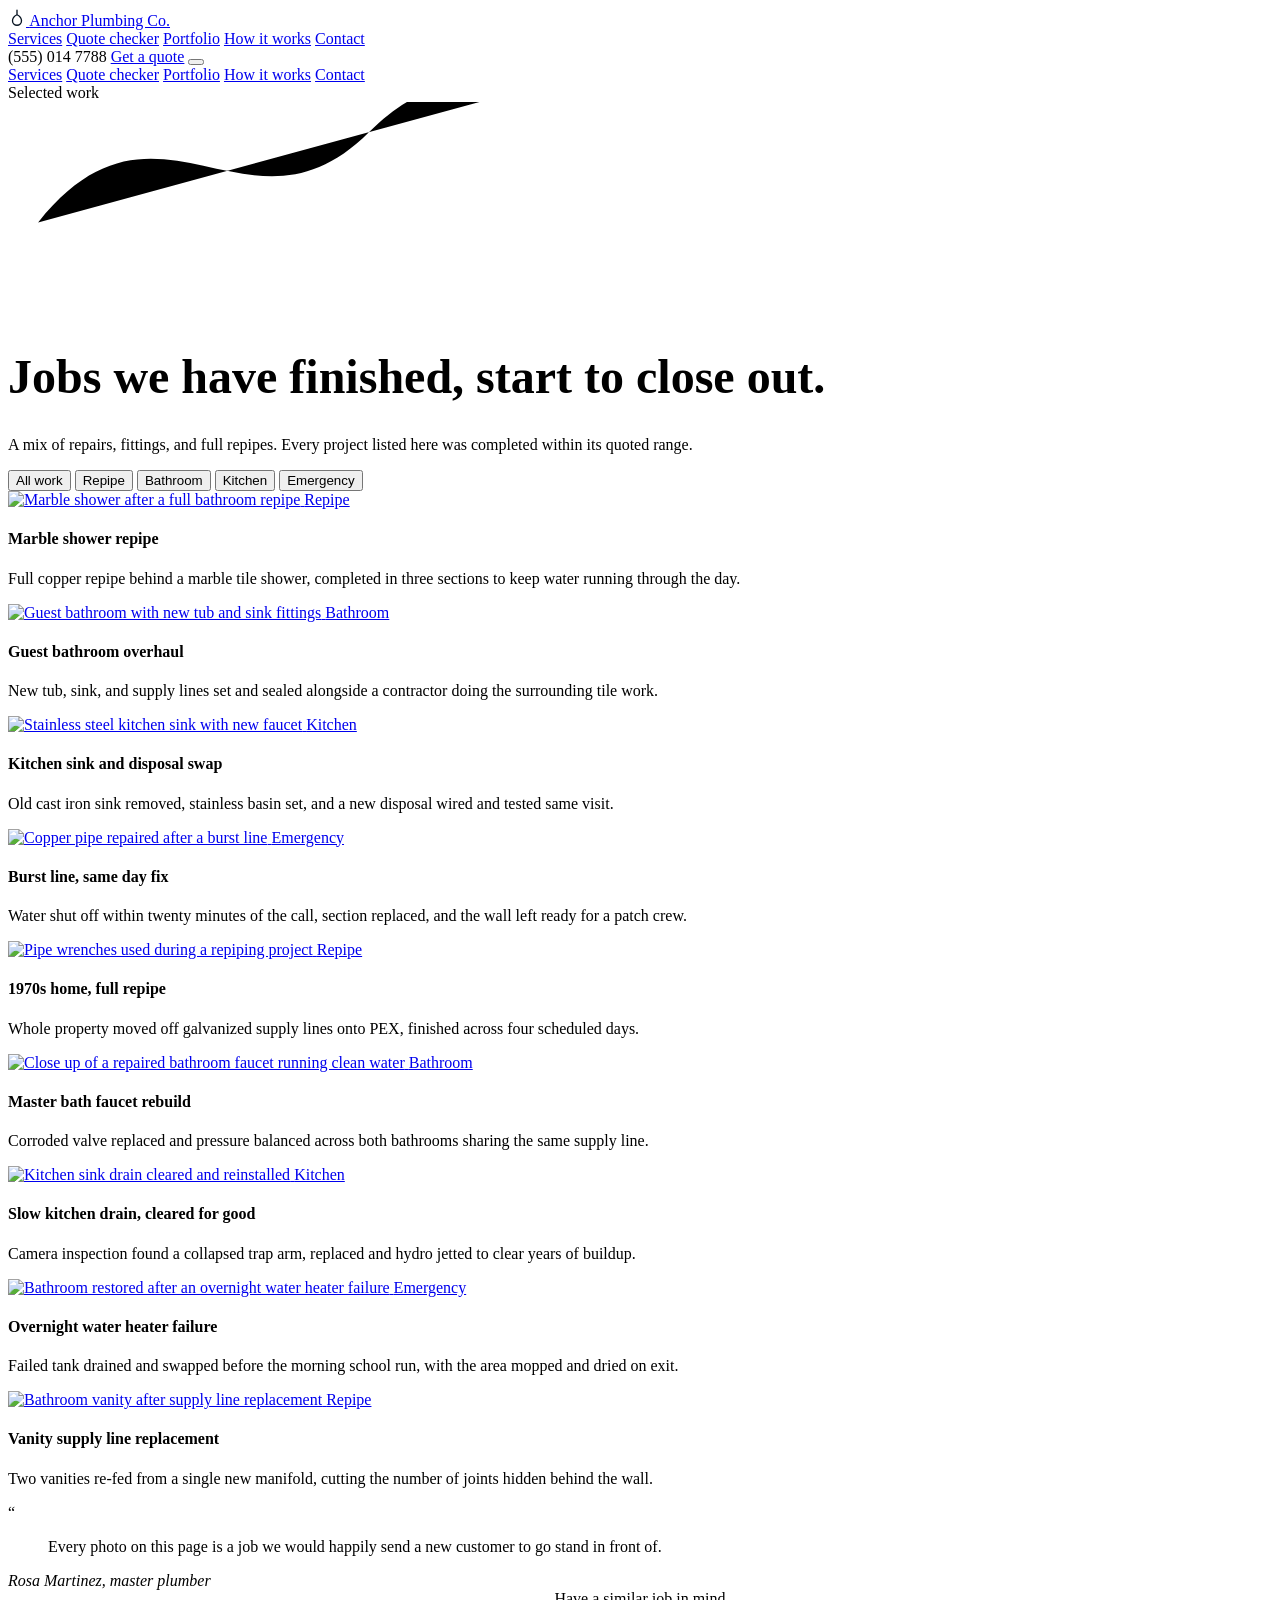
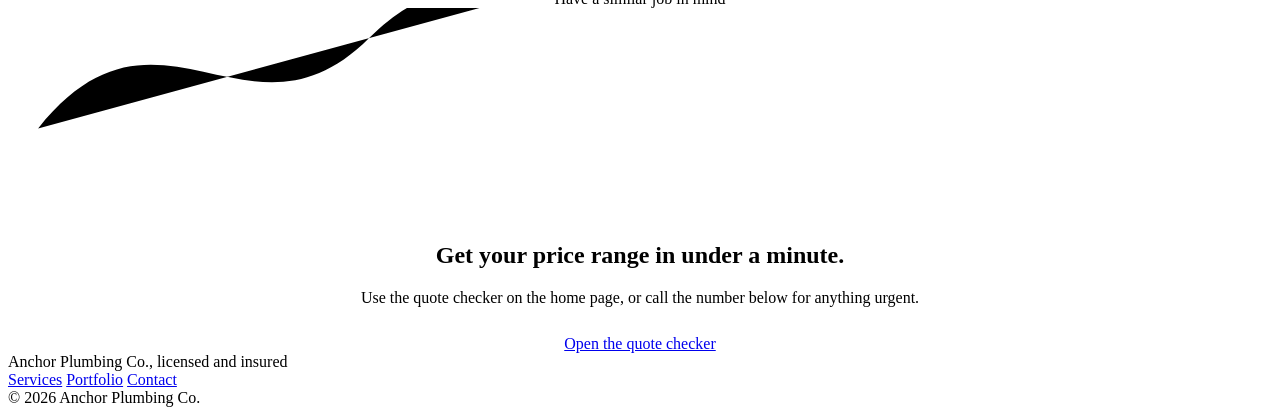
==== portfolio.html @ 550dc6cf "Add files via upload" ====
<!DOCTYPE html>
<html lang="en">
<head>
<meta charset="UTF-8" />
<meta name="viewport" content="width=device-width, initial-scale=1.0" />
<title>Portfolio | Anchor Plumbing Co.</title>
<meta name="description" content="Recent plumbing projects from Anchor Plumbing Co., covering repiping, bathroom fittings, kitchen installs, and emergency repairs." />
<link rel="preconnect" href="https://images.unsplash.com" />
<link rel="stylesheet" href="css/style.css" />
</head>
<body>

<nav class="site-nav" id="siteNav">
  <div class="container">
    <a href="index.html" class="brand">
      <span class="brand-mark" aria-hidden="true">
        <svg width="18" height="18" viewBox="0 0 24 24" fill="none"><path d="M12 3v6M12 9c-4 2-6 5-6 8a6 6 0 0 0 12 0c0-3-2-6-6-8Z" stroke="#081422" stroke-width="1.8" stroke-linecap="round" stroke-linejoin="round"/></svg>
      </span>
      Anchor Plumbing Co.
    </a>
    <div class="nav-links">
      <a href="index.html#services">Services</a>
      <a href="index.html#quote">Quote checker</a>
      <a href="portfolio.html" class="is-active">Portfolio</a>
      <a href="index.html#process">How it works</a>
      <a href="index.html#contact">Contact</a>
    </div>
    <div class="nav-cta">
      <span class="nav-phone">(555) 014 7788</span>
      <a href="index.html#quote" class="btn btn--primary">Get a quote</a>
      <button class="nav-toggle" id="navToggle" aria-label="Open menu" aria-expanded="false">
        <span></span><span></span><span></span>
      </button>
    </div>
  </div>
</nav>

<div class="mobile-panel" id="mobilePanel">
  <a href="index.html#services">Services</a>
  <a href="index.html#quote">Quote checker</a>
  <a href="portfolio.html">Portfolio</a>
  <a href="index.html#process">How it works</a>
  <a href="index.html#contact">Contact</a>
</div>

<header class="page-header">
  <div class="container">
    <span class="eyebrow reveal">Selected work</span>
    <svg class="flow-accent reveal" viewBox="0 0 84 14"><path d="M2 8c8-10 14 2 22-6s14 2 22-6s14 2 22-6" /></svg>
    <h1 class="reveal" style="font-size: clamp(2rem, 4vw, 3rem);">Jobs we have finished, start to close out.</h1>
    <p class="lede reveal">A mix of repairs, fittings, and full repipes. Every project listed here was completed within its quoted range.</p>

    <div class="filter-bar reveal" id="filterBar">
      <button class="filter-btn is-active" data-filter="all">All work</button>
      <button class="filter-btn" data-filter="repipe">Repipe</button>
      <button class="filter-btn" data-filter="bathroom">Bathroom</button>
      <button class="filter-btn" data-filter="kitchen">Kitchen</button>
      <button class="filter-btn" data-filter="emergency">Emergency</button>
    </div>
  </div>
</header>

<section class="section--light">
  <div class="container">
    <div class="full-portfolio-grid" id="portfolioGrid">

      <div class="portfolio-item reveal" data-category="repipe">
        <a href="#" class="portfolio-card">
          <img src="https://images.unsplash.com/photo-1682888818704-6dc91e9d7532?w=900&q=70&auto=format&fit=crop" alt="Marble shower after a full bathroom repipe" loading="lazy" />
          <span class="portfolio-card-tag">Repipe</span>
        </a>
        <div class="portfolio-card-body">
          <h4>Marble shower repipe</h4>
          <p>Full copper repipe behind a marble tile shower, completed in three sections to keep water running through the day.</p>
        </div>
      </div>

      <div class="portfolio-item reveal" data-category="bathroom">
        <a href="#" class="portfolio-card">
          <img src="https://images.unsplash.com/photo-1724771746691-806010d3c6c7?w=900&q=70&auto=format&fit=crop" alt="Guest bathroom with new tub and sink fittings" loading="lazy" />
          <span class="portfolio-card-tag">Bathroom</span>
        </a>
        <div class="portfolio-card-body">
          <h4>Guest bathroom overhaul</h4>
          <p>New tub, sink, and supply lines set and sealed alongside a contractor doing the surrounding tile work.</p>
        </div>
      </div>

      <div class="portfolio-item reveal" data-category="kitchen">
        <a href="#" class="portfolio-card">
          <img src="https://images.unsplash.com/photo-1602028915047-37269d1a73f7?w=900&q=70&auto=format&fit=crop" alt="Stainless steel kitchen sink with new faucet" loading="lazy" />
          <span class="portfolio-card-tag">Kitchen</span>
        </a>
        <div class="portfolio-card-body">
          <h4>Kitchen sink and disposal swap</h4>
          <p>Old cast iron sink removed, stainless basin set, and a new disposal wired and tested same visit.</p>
        </div>
      </div>

      <div class="portfolio-item reveal" data-category="emergency">
        <a href="#" class="portfolio-card">
          <img src="https://images.unsplash.com/photo-1722411487131-23bb3ac91df3?w=900&q=70&auto=format&fit=crop" alt="Copper pipe repaired after a burst line" loading="lazy" />
          <span class="portfolio-card-tag">Emergency</span>
        </a>
        <div class="portfolio-card-body">
          <h4>Burst line, same day fix</h4>
          <p>Water shut off within twenty minutes of the call, section replaced, and the wall left ready for a patch crew.</p>
        </div>
      </div>

      <div class="portfolio-item reveal" data-category="repipe">
        <a href="#" class="portfolio-card">
          <img src="https://images.unsplash.com/photo-1503789146722-cf137a3c0fea?w=900&q=70&auto=format&fit=crop" alt="Pipe wrenches used during a repiping project" loading="lazy" />
          <span class="portfolio-card-tag">Repipe</span>
        </a>
        <div class="portfolio-card-body">
          <h4>1970s home, full repipe</h4>
          <p>Whole property moved off galvanized supply lines onto PEX, finished across four scheduled days.</p>
        </div>
      </div>

      <div class="portfolio-item reveal" data-category="bathroom">
        <a href="#" class="portfolio-card">
          <img src="https://images.unsplash.com/photo-1542013936693-884638332954?w=900&q=70&auto=format&fit=crop" alt="Close up of a repaired bathroom faucet running clean water" loading="lazy" />
          <span class="portfolio-card-tag">Bathroom</span>
        </a>
        <div class="portfolio-card-body">
          <h4>Master bath faucet rebuild</h4>
          <p>Corroded valve replaced and pressure balanced across both bathrooms sharing the same supply line.</p>
        </div>
      </div>

      <div class="portfolio-item reveal" data-category="kitchen">
        <a href="#" class="portfolio-card">
          <img src="https://images.unsplash.com/photo-1602028915047-37269d1a73f7?w=900&q=70&auto=format&fit=crop&sat=-30" alt="Kitchen sink drain cleared and reinstalled" loading="lazy" />
          <span class="portfolio-card-tag">Kitchen</span>
        </a>
        <div class="portfolio-card-body">
          <h4>Slow kitchen drain, cleared for good</h4>
          <p>Camera inspection found a collapsed trap arm, replaced and hydro jetted to clear years of buildup.</p>
        </div>
      </div>

      <div class="portfolio-item reveal" data-category="emergency">
        <a href="#" class="portfolio-card">
          <img src="https://images.unsplash.com/photo-1724771746691-806010d3c6c7?w=900&q=70&auto=format&fit=crop&sat=-20" alt="Bathroom restored after an overnight water heater failure" loading="lazy" />
          <span class="portfolio-card-tag">Emergency</span>
        </a>
        <div class="portfolio-card-body">
          <h4>Overnight water heater failure</h4>
          <p>Failed tank drained and swapped before the morning school run, with the area mopped and dried on exit.</p>
        </div>
      </div>

      <div class="portfolio-item reveal" data-category="repipe">
        <a href="#" class="portfolio-card">
          <img src="https://images.unsplash.com/photo-1682888818704-6dc91e9d7532?w=900&q=70&auto=format&fit=crop&sat=-20" alt="Bathroom vanity after supply line replacement" loading="lazy" />
          <span class="portfolio-card-tag">Repipe</span>
        </a>
        <div class="portfolio-card-body">
          <h4>Vanity supply line replacement</h4>
          <p>Two vanities re-fed from a single new manifold, cutting the number of joints hidden behind the wall.</p>
        </div>
      </div>

    </div>
  </div>
</section>

<section class="section testimonial">
  <div class="container">
    <div class="testimonial-mark reveal" aria-hidden="true">&#8220;</div>
    <blockquote class="reveal">Every photo on this page is a job we would happily send a new customer to go stand in front of.</blockquote>
    <cite class="reveal">Rosa Martinez, master plumber</cite>
  </div>
</section>

<section class="section cta-section" id="contact">
  <div class="container" style="text-align: center;">
    <span class="eyebrow reveal">Have a similar job in mind</span>
    <svg class="flow-accent reveal" viewBox="0 0 84 14" style="margin-left: auto; margin-right: auto;"><path d="M2 8c8-10 14 2 22-6s14 2 22-6s14 2 22-6" /></svg>
    <h2 class="reveal">Get your price range in under a minute.</h2>
    <p class="lede reveal" style="margin: 0 auto 28px;">Use the quote checker on the home page, or call the number below for anything urgent.</p>
    <div class="reveal">
      <a href="index.html#quote" class="btn btn--primary">Open the quote checker</a>
    </div>
  </div>
</section>

<footer class="site-footer">
  <div class="container footer-row">
    <span>Anchor Plumbing Co., licensed and insured</span>
    <div class="footer-links">
      <a href="index.html#services">Services</a>
      <a href="portfolio.html">Portfolio</a>
      <a href="index.html#contact">Contact</a>
    </div>
    <span>&copy; 2026 Anchor Plumbing Co.</span>
  </div>
</footer>

<script src="js/main.js"></script>
</body>
</html>
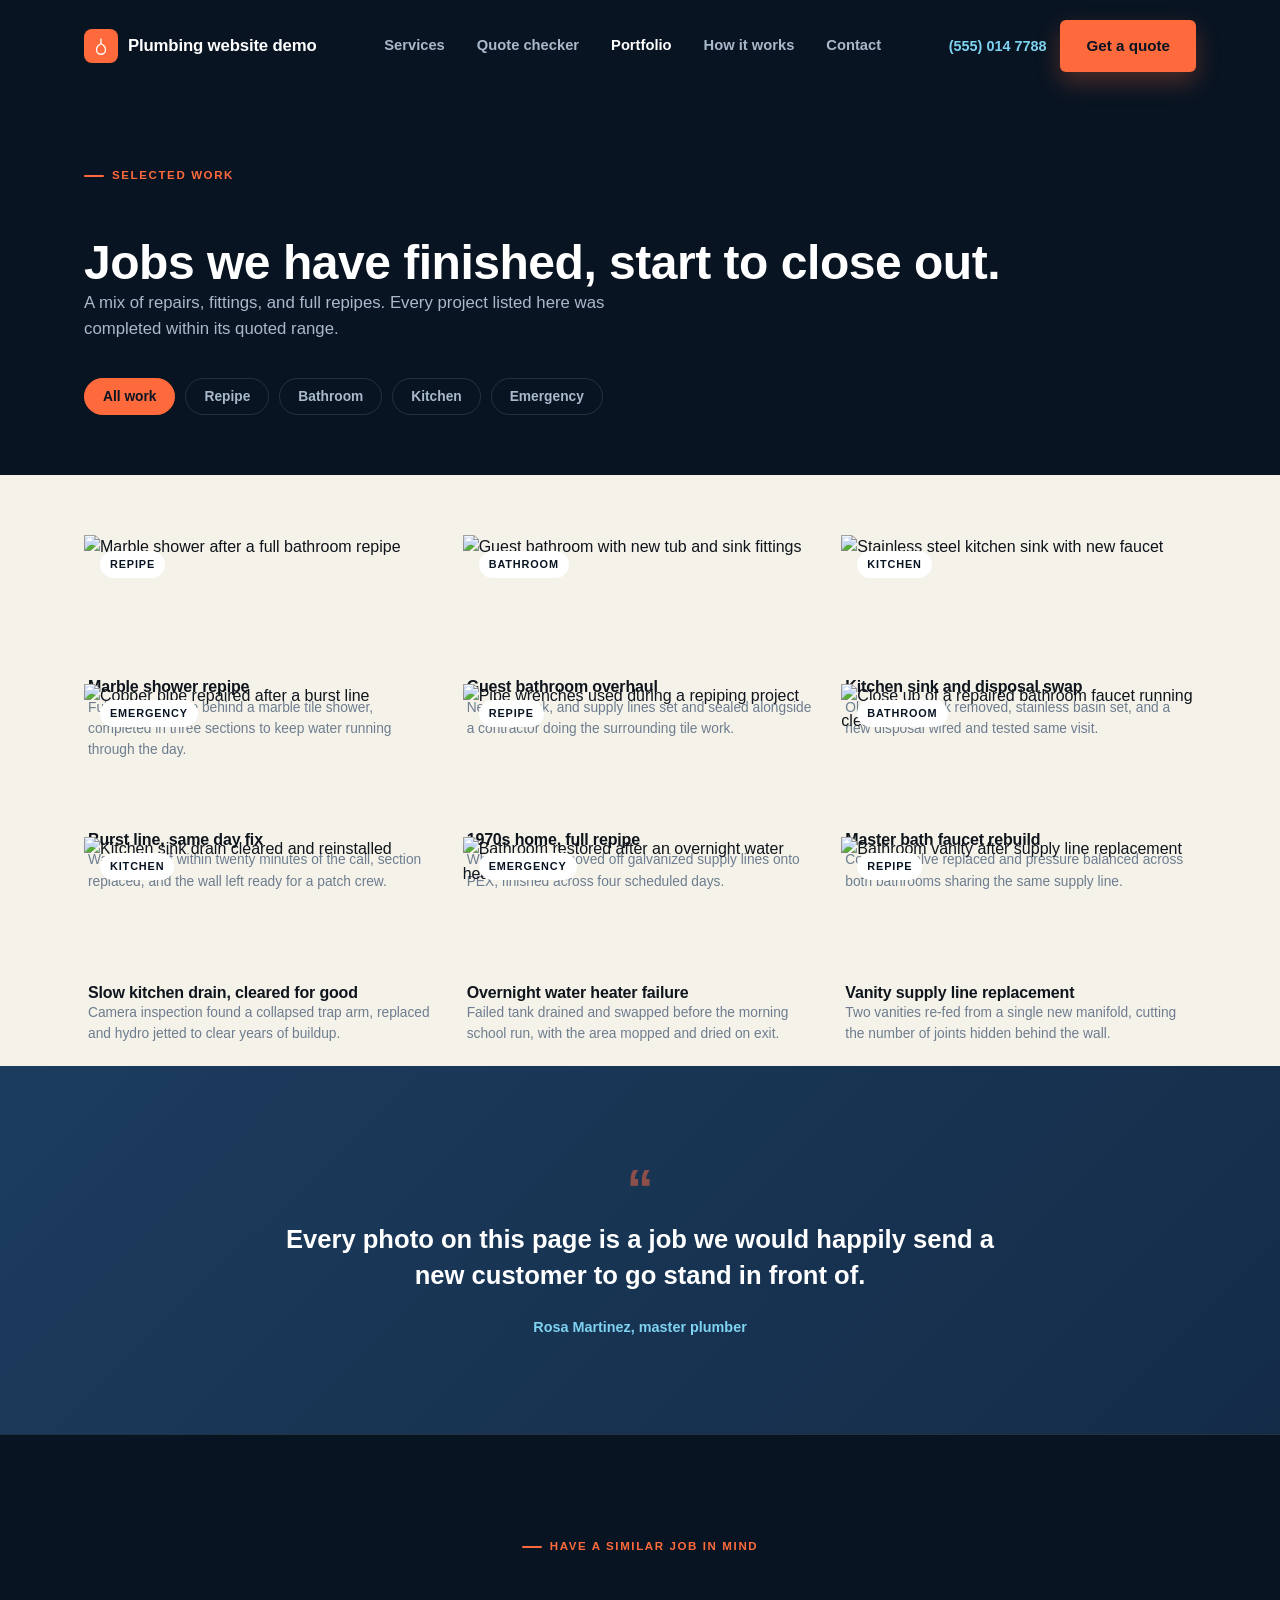
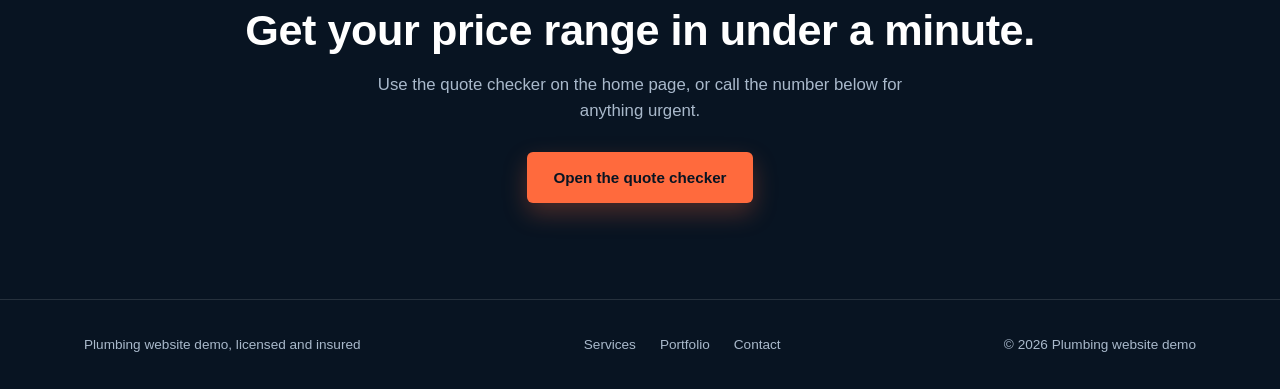
==== commit 0d9e3610: "Update portfolio.html" ====
--- a/portfolio.html
+++ b/portfolio.html
@@ -3,8 +3,8 @@
 <head>
 <meta charset="UTF-8" />
 <meta name="viewport" content="width=device-width, initial-scale=1.0" />
-<title>Portfolio | Anchor Plumbing Co.</title>
-<meta name="description" content="Recent plumbing projects from Anchor Plumbing Co., covering repiping, bathroom fittings, kitchen installs, and emergency repairs." />
+<title>Portfolio | Plumbing website demo</title>
+<meta name="description" content="Recent plumbing projects from Plumbing website demo, covering repiping, bathroom fittings, kitchen installs, and emergency repairs." />
 <link rel="preconnect" href="https://images.unsplash.com" />
 <link rel="stylesheet" href="css/style.css" />
 </head>
@@ -14,9 +14,9 @@
   <div class="container">
     <a href="index.html" class="brand">
       <span class="brand-mark" aria-hidden="true">
-        <svg width="18" height="18" viewBox="0 0 24 24" fill="none"><path d="M12 3v6M12 9c-4 2-6 5-6 8a6 6 0 0 0 12 0c0-3-2-6-6-8Z" stroke="#081422" stroke-width="1.8" stroke-linecap="round" stroke-linejoin="round"/></svg>
+        <svg width="18" height="18" viewBox="0 0 24 24" fill="none"><path d="M12 3v6M12 9c-4 2-6 5-6 8a6 6 0 0 0 12 0c0-3-2-6-6-8Z" stroke="#ffffff" stroke-width="1.8" stroke-linecap="round" stroke-linejoin="round"/></svg>
       </span>
-      Anchor Plumbing Co.
+      Plumbing website demo
     </a>
     <div class="nav-links">
       <a href="index.html#services">Services</a>
@@ -189,13 +189,13 @@
 
 <footer class="site-footer">
   <div class="container footer-row">
-    <span>Anchor Plumbing Co., licensed and insured</span>
+    <span>Plumbing website demo, licensed and insured</span>
     <div class="footer-links">
       <a href="index.html#services">Services</a>
       <a href="portfolio.html">Portfolio</a>
       <a href="index.html#contact">Contact</a>
     </div>
-    <span>&copy; 2026 Anchor Plumbing Co.</span>
+    <span>&copy; 2026 Plumbing website demo</span>
   </div>
 </footer>
 
--- a/css/style.css
+++ b/css/style.css
@@ -0,0 +1,1126 @@
+/* Anchor Plumbing Co. stylesheet */
+/* Design tokens */
+:root {
+  --navy-950: #081422;
+  --navy-900: #0d1e33;
+  --navy-800: #142c48;
+  --navy-700: #1c3c5e;
+  --navy-600: #2a5075;
+  --orange-500: #ff6a3d;
+  --orange-600: #e6572b;
+  --orange-100: #ffe4d8;
+  --blue-300: #7fd3f2;
+  --blue-400: #4bb8e8;
+  --paper: #f5f2ea;
+  --paper-dim: #ece7da;
+  --ink: #0f151c;
+  --ink-soft: #38424e;
+  --white: #ffffff;
+  --muted: #a9b9cb;
+  --muted-dark: #6d7d8f;
+  --line: rgba(255, 255, 255, 0.12);
+  --line-dark: rgba(15, 21, 28, 0.12);
+  --radius-sm: 6px;
+  --radius-md: 10px;
+  --radius-lg: 16px;
+  --shadow-card: 0 18px 40px rgba(8, 20, 34, 0.35);
+  --shadow-card-light: 0 14px 30px rgba(15, 21, 28, 0.1);
+  --font-base: -apple-system, BlinkMacSystemFont, "Segoe UI", Roboto, Helvetica, Arial, sans-serif;
+  --ease: cubic-bezier(0.22, 0.61, 0.36, 1);
+}
+
+/* Reset */
+* {
+  box-sizing: border-box;
+  margin: 0;
+  padding: 0;
+}
+
+html {
+  scroll-behavior: smooth;
+}
+
+@media (prefers-reduced-motion: reduce) {
+  html {
+    scroll-behavior: auto;
+  }
+  *,
+  *::before,
+  *::after {
+    animation-duration: 0.001ms !important;
+    animation-iteration-count: 1 !important;
+    transition-duration: 0.001ms !important;
+    scroll-behavior: auto !important;
+  }
+}
+
+body {
+  font-family: var(--font-base);
+  background: var(--navy-950);
+  color: var(--white);
+  line-height: 1.55;
+  -webkit-font-smoothing: antialiased;
+}
+
+img {
+  max-width: 100%;
+  display: block;
+}
+
+a {
+  color: inherit;
+  text-decoration: none;
+}
+
+ul {
+  list-style: none;
+}
+
+button {
+  font-family: inherit;
+  cursor: pointer;
+  border: none;
+  background: none;
+}
+
+input,
+select,
+textarea {
+  font-family: inherit;
+  font-size: 1rem;
+}
+
+.container {
+  width: 100%;
+  max-width: 1160px;
+  margin: 0 auto;
+  padding: 0 24px;
+}
+
+/* Utility */
+.section {
+  padding: 96px 0;
+}
+
+.section--tight {
+  padding: 72px 0;
+}
+
+.section--light {
+  background: var(--paper);
+  color: var(--ink);
+}
+
+.section--navy {
+  background: var(--navy-900);
+}
+
+.eyebrow {
+  display: inline-flex;
+  align-items: center;
+  gap: 8px;
+  font-size: 0.72rem;
+  font-weight: 700;
+  letter-spacing: 0.14em;
+  text-transform: uppercase;
+  color: var(--orange-500);
+  margin-bottom: 14px;
+}
+
+.eyebrow::before {
+  content: "";
+  width: 20px;
+  height: 2px;
+  background: var(--orange-500);
+  border-radius: 2px;
+}
+
+.section--light .eyebrow {
+  color: var(--orange-600);
+}
+
+h1,
+h2,
+h3,
+h4 {
+  font-weight: 800;
+  line-height: 1.15;
+  letter-spacing: -0.01em;
+}
+
+h2 {
+  font-size: clamp(1.9rem, 3.4vw, 2.7rem);
+  margin-bottom: 16px;
+}
+
+h3 {
+  font-size: 1.2rem;
+  margin-bottom: 8px;
+}
+
+p {
+  color: var(--muted);
+}
+
+.section--light p {
+  color: var(--ink-soft);
+}
+
+.lede {
+  max-width: 560px;
+  font-size: 1.05rem;
+}
+
+/* Flow accent, the signature underline motif used beneath key headings */
+.flow-accent {
+  display: block;
+  width: 84px;
+  height: 14px;
+  margin: 0 0 22px;
+}
+
+.flow-accent path {
+  stroke: var(--orange-500);
+  stroke-width: 3;
+  fill: none;
+  stroke-linecap: round;
+  stroke-dasharray: 140;
+  stroke-dashoffset: 140;
+  transition: stroke-dashoffset 1.1s var(--ease);
+}
+
+.is-visible .flow-accent path {
+  stroke-dashoffset: 0;
+}
+
+/* Buttons */
+.btn {
+  display: inline-flex;
+  align-items: center;
+  justify-content: center;
+  gap: 8px;
+  padding: 14px 26px;
+  border-radius: var(--radius-sm);
+  font-weight: 700;
+  font-size: 0.95rem;
+  transition: transform 0.25s var(--ease), box-shadow 0.25s var(--ease), background 0.25s var(--ease), color 0.25s var(--ease);
+  white-space: nowrap;
+}
+
+.btn--primary {
+  background: var(--orange-500);
+  color: var(--navy-950);
+  box-shadow: 0 10px 24px rgba(255, 106, 61, 0.28);
+}
+
+.btn--primary:hover {
+  background: var(--orange-600);
+  transform: translateY(-2px);
+  box-shadow: 0 16px 30px rgba(255, 106, 61, 0.34);
+}
+
+.btn--ghost {
+  background: transparent;
+  border: 1.5px solid var(--line);
+  color: var(--white);
+}
+
+.btn--ghost:hover {
+  border-color: var(--blue-400);
+  color: var(--blue-300);
+  transform: translateY(-2px);
+}
+
+.section--light .btn--ghost {
+  border-color: rgba(15, 21, 28, 0.2);
+  color: var(--ink);
+}
+
+.section--light .btn--ghost:hover {
+  border-color: var(--navy-700);
+  color: var(--navy-800);
+}
+
+.btn--block {
+  width: 100%;
+}
+
+/* Nav */
+.site-nav {
+  position: fixed;
+  top: 0;
+  left: 0;
+  right: 0;
+  z-index: 100;
+  padding: 20px 0;
+  transition: padding 0.3s var(--ease), background 0.3s var(--ease), box-shadow 0.3s var(--ease);
+}
+
+.site-nav.is-scrolled {
+  padding: 12px 0;
+  background: rgba(8, 20, 34, 0.92);
+  backdrop-filter: blur(10px);
+  box-shadow: 0 10px 30px rgba(0, 0, 0, 0.25);
+}
+
+.site-nav .container {
+  display: flex;
+  align-items: center;
+  justify-content: space-between;
+}
+
+.brand {
+  display: flex;
+  align-items: center;
+  gap: 10px;
+  font-weight: 800;
+  font-size: 1.05rem;
+  letter-spacing: -0.01em;
+}
+
+.brand-mark {
+  width: 34px;
+  height: 34px;
+  border-radius: 8px;
+  background: var(--orange-500);
+  display: flex;
+  align-items: center;
+  justify-content: center;
+  color: var(--navy-950);
+  flex-shrink: 0;
+}
+
+.nav-links {
+  display: flex;
+  align-items: center;
+  gap: 32px;
+}
+
+.nav-links a {
+  font-size: 0.92rem;
+  font-weight: 600;
+  color: var(--muted);
+  transition: color 0.2s ease;
+  position: relative;
+}
+
+.nav-links a:hover {
+  color: var(--white);
+}
+
+.nav-links a.is-active {
+  color: var(--white);
+}
+
+.nav-cta {
+  display: flex;
+  align-items: center;
+  gap: 14px;
+}
+
+.nav-phone {
+  font-size: 0.9rem;
+  font-weight: 700;
+  color: var(--blue-300);
+}
+
+.nav-toggle {
+  display: none;
+  flex-direction: column;
+  gap: 5px;
+  width: 30px;
+}
+
+.nav-toggle span {
+  height: 2px;
+  background: var(--white);
+  border-radius: 2px;
+  transition: transform 0.3s ease, opacity 0.3s ease;
+}
+
+/* Hero */
+.hero {
+  position: relative;
+  min-height: 92vh;
+  display: flex;
+  align-items: center;
+  padding-top: 120px;
+  overflow: hidden;
+}
+
+.hero-bg {
+  position: absolute;
+  inset: 0;
+  background-size: cover;
+  background-position: center 30%;
+  transform: scale(1.06);
+  will-change: transform;
+}
+
+.hero-bg::after {
+  content: "";
+  position: absolute;
+  inset: 0;
+  background: linear-gradient(180deg, rgba(8, 20, 34, 0.88) 0%, rgba(8, 20, 34, 0.82) 45%, rgba(8, 20, 34, 0.97) 100%);
+}
+
+.hero-content {
+  position: relative;
+  z-index: 2;
+  max-width: 700px;
+}
+
+.hero-eyebrow {
+  display: inline-flex;
+  align-items: center;
+  gap: 10px;
+  font-size: 0.75rem;
+  font-weight: 700;
+  letter-spacing: 0.12em;
+  text-transform: uppercase;
+  color: var(--blue-300);
+  background: rgba(75, 184, 232, 0.12);
+  border: 1px solid rgba(75, 184, 232, 0.3);
+  padding: 8px 14px;
+  border-radius: 999px;
+  margin-bottom: 24px;
+}
+
+.hero h1 {
+  font-size: clamp(2.4rem, 5.4vw, 3.9rem);
+  margin-bottom: 20px;
+}
+
+.hero h1 span {
+  color: var(--orange-500);
+}
+
+.hero p.lede {
+  font-size: 1.12rem;
+  color: var(--muted);
+  margin-bottom: 34px;
+}
+
+.hero-actions {
+  display: flex;
+  gap: 16px;
+  margin-bottom: 56px;
+  flex-wrap: wrap;
+}
+
+.hero-stats {
+  display: flex;
+  gap: 44px;
+  flex-wrap: wrap;
+}
+
+.stat-num {
+  font-size: 2rem;
+  font-weight: 800;
+  color: var(--white);
+  display: block;
+  font-variant-numeric: tabular-nums;
+}
+
+.stat-label {
+  font-size: 0.82rem;
+  color: var(--muted);
+  text-transform: uppercase;
+  letter-spacing: 0.06em;
+}
+
+/* Scroll reveal */
+.reveal {
+  opacity: 0;
+  transform: translateY(28px);
+  transition: opacity 0.7s var(--ease), transform 0.7s var(--ease);
+}
+
+.reveal.is-visible {
+  opacity: 1;
+  transform: translateY(0);
+}
+
+.reveal-stagger.is-visible > * {
+  transition-delay: calc(var(--stagger-index, 0) * 90ms);
+}
+
+/* Services grid */
+.service-grid {
+  display: grid;
+  grid-template-columns: repeat(3, 1fr);
+  gap: 22px;
+  margin-top: 48px;
+}
+
+.service-card {
+  background: var(--navy-800);
+  border: 1px solid var(--line);
+  border-radius: var(--radius-lg);
+  padding: 30px 26px;
+  transition: transform 0.3s var(--ease), border-color 0.3s var(--ease), box-shadow 0.3s var(--ease);
+}
+
+.service-card:hover {
+  transform: translateY(-6px);
+  border-color: rgba(255, 106, 61, 0.4);
+  box-shadow: var(--shadow-card);
+}
+
+.service-icon {
+  width: 46px;
+  height: 46px;
+  border-radius: 10px;
+  background: rgba(255, 106, 61, 0.14);
+  color: var(--orange-500);
+  display: flex;
+  align-items: center;
+  justify-content: center;
+  margin-bottom: 20px;
+  transition: transform 0.3s var(--ease);
+}
+
+.service-card:hover .service-icon {
+  transform: scale(1.08) rotate(-4deg);
+}
+
+.service-card p {
+  font-size: 0.94rem;
+}
+
+/* Split section (about/trust) */
+.split {
+  display: grid;
+  grid-template-columns: 1fr 1fr;
+  gap: 60px;
+  align-items: center;
+}
+
+.split-media {
+  position: relative;
+  border-radius: var(--radius-lg);
+  overflow: hidden;
+  aspect-ratio: 4 / 5;
+}
+
+.split-media img {
+  width: 100%;
+  height: 100%;
+  object-fit: cover;
+  transition: transform 0.6s var(--ease);
+}
+
+.split-media:hover img {
+  transform: scale(1.04);
+}
+
+.check-list {
+  margin-top: 26px;
+  display: flex;
+  flex-direction: column;
+  gap: 16px;
+}
+
+.check-list li {
+  display: flex;
+  gap: 14px;
+  align-items: flex-start;
+  color: var(--muted);
+  font-size: 0.96rem;
+}
+
+.check-list .check-mark {
+  flex-shrink: 0;
+  width: 22px;
+  height: 22px;
+  border-radius: 50%;
+  background: rgba(255, 106, 61, 0.16);
+  color: var(--orange-500);
+  display: flex;
+  align-items: center;
+  justify-content: center;
+  margin-top: 2px;
+}
+
+/* Portfolio teaser (light section) */
+.portfolio-grid {
+  display: grid;
+  grid-template-columns: repeat(3, 1fr);
+  gap: 20px;
+  margin-top: 44px;
+}
+
+.portfolio-card {
+  position: relative;
+  border-radius: var(--radius-md);
+  overflow: hidden;
+  aspect-ratio: 4 / 5;
+  box-shadow: var(--shadow-card-light);
+}
+
+.portfolio-card img {
+  width: 100%;
+  height: 100%;
+  object-fit: cover;
+  transition: transform 0.5s var(--ease);
+}
+
+.portfolio-card:hover img {
+  transform: scale(1.06);
+}
+
+.portfolio-card-tag {
+  position: absolute;
+  top: 16px;
+  left: 16px;
+  font-size: 0.68rem;
+  font-weight: 700;
+  letter-spacing: 0.08em;
+  text-transform: uppercase;
+  color: var(--navy-950);
+  background: var(--white);
+  padding: 5px 10px;
+  border-radius: 999px;
+}
+
+.portfolio-card-info {
+  position: absolute;
+  left: 0;
+  right: 0;
+  bottom: 0;
+  padding: 22px 18px;
+  background: linear-gradient(180deg, rgba(8, 20, 34, 0) 0%, rgba(8, 20, 34, 0.85) 100%);
+}
+
+.portfolio-card-info h4 {
+  color: var(--white);
+  font-size: 1rem;
+}
+
+.section-head {
+  display: flex;
+  justify-content: space-between;
+  align-items: flex-end;
+  gap: 24px;
+  flex-wrap: wrap;
+}
+
+/* Team / technicians */
+.team-grid {
+  display: grid;
+  grid-template-columns: repeat(3, 1fr);
+  gap: 22px;
+  margin-top: 48px;
+}
+
+.team-card {
+  background: var(--navy-800);
+  border: 1px solid var(--line);
+  border-radius: var(--radius-lg);
+  padding: 28px;
+  transition: transform 0.3s var(--ease), border-color 0.3s var(--ease);
+}
+
+.team-card:hover {
+  transform: translateY(-6px);
+  border-color: rgba(75, 184, 232, 0.4);
+}
+
+.team-avatar {
+  width: 52px;
+  height: 52px;
+  border-radius: 50%;
+  background: var(--navy-700);
+  color: var(--blue-300);
+  display: flex;
+  align-items: center;
+  justify-content: center;
+  font-weight: 800;
+  font-size: 0.95rem;
+  margin-bottom: 18px;
+}
+
+.team-card .role {
+  font-size: 0.82rem;
+  color: var(--orange-500);
+  font-weight: 700;
+  text-transform: uppercase;
+  letter-spacing: 0.05em;
+  margin-bottom: 6px;
+}
+
+.team-card .status {
+  font-size: 0.84rem;
+  color: var(--blue-300);
+  margin-top: 10px;
+}
+
+/* Quote calculator */
+.quote-section {
+  background: var(--navy-900);
+}
+
+.quote-layout {
+  display: grid;
+  grid-template-columns: 1fr 1fr;
+  gap: 56px;
+  align-items: flex-start;
+}
+
+.quote-tool {
+  background: var(--navy-800);
+  border: 1px solid var(--line);
+  border-radius: var(--radius-lg);
+  padding: 34px;
+}
+
+.field-group {
+  margin-bottom: 22px;
+}
+
+.field-group label {
+  display: block;
+  font-size: 0.82rem;
+  font-weight: 700;
+  color: var(--muted);
+  text-transform: uppercase;
+  letter-spacing: 0.05em;
+  margin-bottom: 10px;
+}
+
+.field-group select {
+  width: 100%;
+  padding: 13px 14px;
+  border-radius: var(--radius-sm);
+  border: 1px solid var(--line);
+  background: var(--navy-900);
+  color: var(--white);
+  appearance: none;
+  background-image: url("data:image/svg+xml;utf8,<svg xmlns='http://www.w3.org/2000/svg' viewBox='0 0 20 20' fill='none'><path d='M5 8l5 5 5-5' stroke='%23a9b9cb' stroke-width='1.6' stroke-linecap='round' stroke-linejoin='round'/></svg>");
+  background-repeat: no-repeat;
+  background-position: right 14px center;
+  transition: border-color 0.2s ease;
+}
+
+.field-group select:focus,
+.field-group select:focus-visible {
+  outline: 2px solid var(--blue-400);
+  outline-offset: 2px;
+}
+
+.radio-row {
+  display: flex;
+  gap: 10px;
+  flex-wrap: wrap;
+}
+
+.radio-pill {
+  position: relative;
+}
+
+.radio-pill input {
+  position: absolute;
+  opacity: 0;
+  inset: 0;
+  cursor: pointer;
+}
+
+.radio-pill span {
+  display: inline-flex;
+  align-items: center;
+  padding: 10px 16px;
+  border-radius: 999px;
+  border: 1px solid var(--line);
+  font-size: 0.88rem;
+  font-weight: 600;
+  color: var(--muted);
+  transition: all 0.2s ease;
+}
+
+.radio-pill input:checked + span {
+  background: var(--orange-500);
+  border-color: var(--orange-500);
+  color: var(--navy-950);
+}
+
+.radio-pill input:focus-visible + span {
+  outline: 2px solid var(--blue-400);
+  outline-offset: 2px;
+}
+
+.quote-result {
+  margin-top: 28px;
+  padding: 24px;
+  background: var(--paper);
+  color: var(--ink);
+  border-radius: var(--radius-md);
+  opacity: 0;
+  transform: translateY(10px);
+  transition: opacity 0.5s var(--ease), transform 0.5s var(--ease);
+}
+
+.quote-result.is-active {
+  opacity: 1;
+  transform: translateY(0);
+}
+
+.quote-result-label {
+  font-size: 0.72rem;
+  font-weight: 700;
+  text-transform: uppercase;
+  letter-spacing: 0.08em;
+  color: var(--muted-dark);
+  margin-bottom: 6px;
+}
+
+.quote-result-range {
+  font-size: 2.1rem;
+  font-weight: 800;
+  color: var(--ink);
+  font-variant-numeric: tabular-nums;
+}
+
+.quote-result-note {
+  font-size: 0.86rem;
+  color: var(--ink-soft);
+  margin: 10px 0 18px;
+}
+
+.quote-side h3 {
+  font-size: 1.05rem;
+}
+
+.quote-side p {
+  margin-bottom: 22px;
+}
+
+.quote-info-list {
+  display: flex;
+  flex-direction: column;
+  gap: 18px;
+}
+
+.quote-info-list li {
+  display: flex;
+  gap: 14px;
+  align-items: flex-start;
+  font-size: 0.92rem;
+  color: var(--muted);
+}
+
+.quote-info-list .num {
+  flex-shrink: 0;
+  width: 30px;
+  height: 30px;
+  border-radius: 50%;
+  border: 1px solid rgba(75, 184, 232, 0.4);
+  color: var(--blue-300);
+  display: flex;
+  align-items: center;
+  justify-content: center;
+  font-weight: 700;
+  font-size: 0.82rem;
+}
+
+/* Process steps */
+.process-grid {
+  display: grid;
+  grid-template-columns: repeat(4, 1fr);
+  gap: 22px;
+  margin-top: 48px;
+}
+
+.process-step {
+  padding-top: 20px;
+  border-top: 2px solid var(--line);
+}
+
+.process-step .step-num {
+  font-size: 0.78rem;
+  font-weight: 700;
+  color: var(--orange-500);
+  letter-spacing: 0.06em;
+  margin-bottom: 12px;
+  display: block;
+}
+
+.process-step p {
+  font-size: 0.9rem;
+}
+
+/* Testimonial */
+.testimonial {
+  background: linear-gradient(135deg, var(--navy-700), var(--navy-800));
+  text-align: center;
+  position: relative;
+}
+
+.testimonial-mark {
+  font-size: 3.4rem;
+  color: rgba(255, 106, 61, 0.5);
+  font-weight: 800;
+  line-height: 1;
+  margin-bottom: 6px;
+}
+
+.testimonial blockquote {
+  max-width: 720px;
+  margin: 0 auto;
+  font-size: clamp(1.2rem, 2.4vw, 1.6rem);
+  font-weight: 600;
+  color: var(--white);
+  line-height: 1.4;
+}
+
+.testimonial cite {
+  display: block;
+  margin-top: 22px;
+  font-style: normal;
+  font-size: 0.9rem;
+  color: var(--blue-300);
+  font-weight: 700;
+}
+
+/* CTA / contact */
+.cta-section {
+  background: var(--navy-950);
+  border-top: 1px solid var(--line);
+}
+
+.cta-layout {
+  display: grid;
+  grid-template-columns: 1.1fr 1fr;
+  gap: 56px;
+  align-items: flex-start;
+}
+
+.contact-form {
+  background: var(--navy-800);
+  border: 1px solid var(--line);
+  border-radius: var(--radius-lg);
+  padding: 30px;
+  display: flex;
+  flex-direction: column;
+  gap: 16px;
+}
+
+.contact-form input,
+.contact-form select,
+.contact-form textarea {
+  width: 100%;
+  padding: 13px 14px;
+  border-radius: var(--radius-sm);
+  border: 1px solid var(--line);
+  background: var(--navy-900);
+  color: var(--white);
+}
+
+.contact-form input:focus,
+.contact-form select:focus,
+.contact-form textarea:focus {
+  outline: 2px solid var(--blue-400);
+  outline-offset: 2px;
+}
+
+.contact-form textarea {
+  resize: vertical;
+  min-height: 100px;
+}
+
+.form-row {
+  display: grid;
+  grid-template-columns: 1fr 1fr;
+  gap: 14px;
+}
+
+.form-note {
+  font-size: 0.82rem;
+  color: var(--muted);
+  margin-top: 4px;
+}
+
+/* Footer */
+.site-footer {
+  background: var(--navy-950);
+  border-top: 1px solid var(--line);
+  padding: 34px 0;
+}
+
+.footer-row {
+  display: flex;
+  justify-content: space-between;
+  align-items: center;
+  flex-wrap: wrap;
+  gap: 14px;
+  font-size: 0.85rem;
+  color: var(--muted);
+}
+
+.footer-links {
+  display: flex;
+  gap: 24px;
+}
+
+.footer-links a:hover {
+  color: var(--white);
+}
+
+/* Portfolio page specific */
+.page-header {
+  padding: 160px 0 60px;
+  background: var(--navy-950);
+}
+
+.filter-bar {
+  display: flex;
+  gap: 10px;
+  flex-wrap: wrap;
+  margin-top: 36px;
+}
+
+.filter-btn {
+  padding: 10px 18px;
+  border-radius: 999px;
+  border: 1px solid var(--line);
+  color: var(--muted);
+  font-size: 0.86rem;
+  font-weight: 600;
+  transition: all 0.2s ease;
+}
+
+.filter-btn:hover {
+  color: var(--white);
+  border-color: var(--blue-400);
+}
+
+.filter-btn.is-active {
+  background: var(--orange-500);
+  border-color: var(--orange-500);
+  color: var(--navy-950);
+}
+
+.full-portfolio-grid {
+  display: grid;
+  grid-template-columns: repeat(3, 1fr);
+  gap: 24px;
+  padding: 60px 0 100px;
+}
+
+.full-portfolio-grid .portfolio-card {
+  aspect-ratio: 5 / 6;
+}
+
+.portfolio-item {
+  transition: opacity 0.35s ease, transform 0.35s ease;
+}
+
+.portfolio-item.is-hidden {
+  display: none;
+}
+
+.portfolio-card-body {
+  padding: 18px 4px 0;
+}
+
+.portfolio-card-body p {
+  font-size: 0.86rem;
+  color: var(--muted-dark);
+}
+
+.section--light .portfolio-card-body p {
+  color: var(--muted-dark);
+}
+
+/* Mobile nav panel */
+.mobile-panel {
+  position: fixed;
+  inset: 0;
+  background: var(--navy-950);
+  z-index: 99;
+  display: flex;
+  flex-direction: column;
+  align-items: center;
+  justify-content: center;
+  gap: 26px;
+  transform: translateY(-100%);
+  transition: transform 0.4s var(--ease);
+}
+
+.mobile-panel.is-open {
+  transform: translateY(0);
+}
+
+.mobile-panel a {
+  font-size: 1.3rem;
+  font-weight: 700;
+}
+
+/* Responsive */
+@media (max-width: 960px) {
+  .service-grid,
+  .team-grid,
+  .portfolio-grid,
+  .full-portfolio-grid {
+    grid-template-columns: repeat(2, 1fr);
+  }
+
+  .split,
+  .quote-layout,
+  .cta-layout {
+    grid-template-columns: 1fr;
+  }
+
+  .split-media {
+    order: -1;
+  }
+
+  .process-grid {
+    grid-template-columns: repeat(2, 1fr);
+  }
+}
+
+@media (max-width: 720px) {
+  .nav-links,
+  .nav-phone {
+    display: none;
+  }
+
+  .nav-toggle {
+    display: flex;
+  }
+
+  .hero {
+    min-height: auto;
+    padding: 140px 0 70px;
+  }
+
+  .hero-actions {
+    flex-direction: column;
+    align-items: stretch;
+  }
+
+  .hero-stats {
+    gap: 26px;
+  }
+
+  .service-grid,
+  .team-grid,
+  .portfolio-grid,
+  .full-portfolio-grid,
+  .process-grid {
+    grid-template-columns: 1fr;
+  }
+
+  .form-row {
+    grid-template-columns: 1fr;
+  }
+
+  .section {
+    padding: 64px 0;
+  }
+
+  .section-head {
+    flex-direction: column;
+    align-items: flex-start;
+  }
+}
